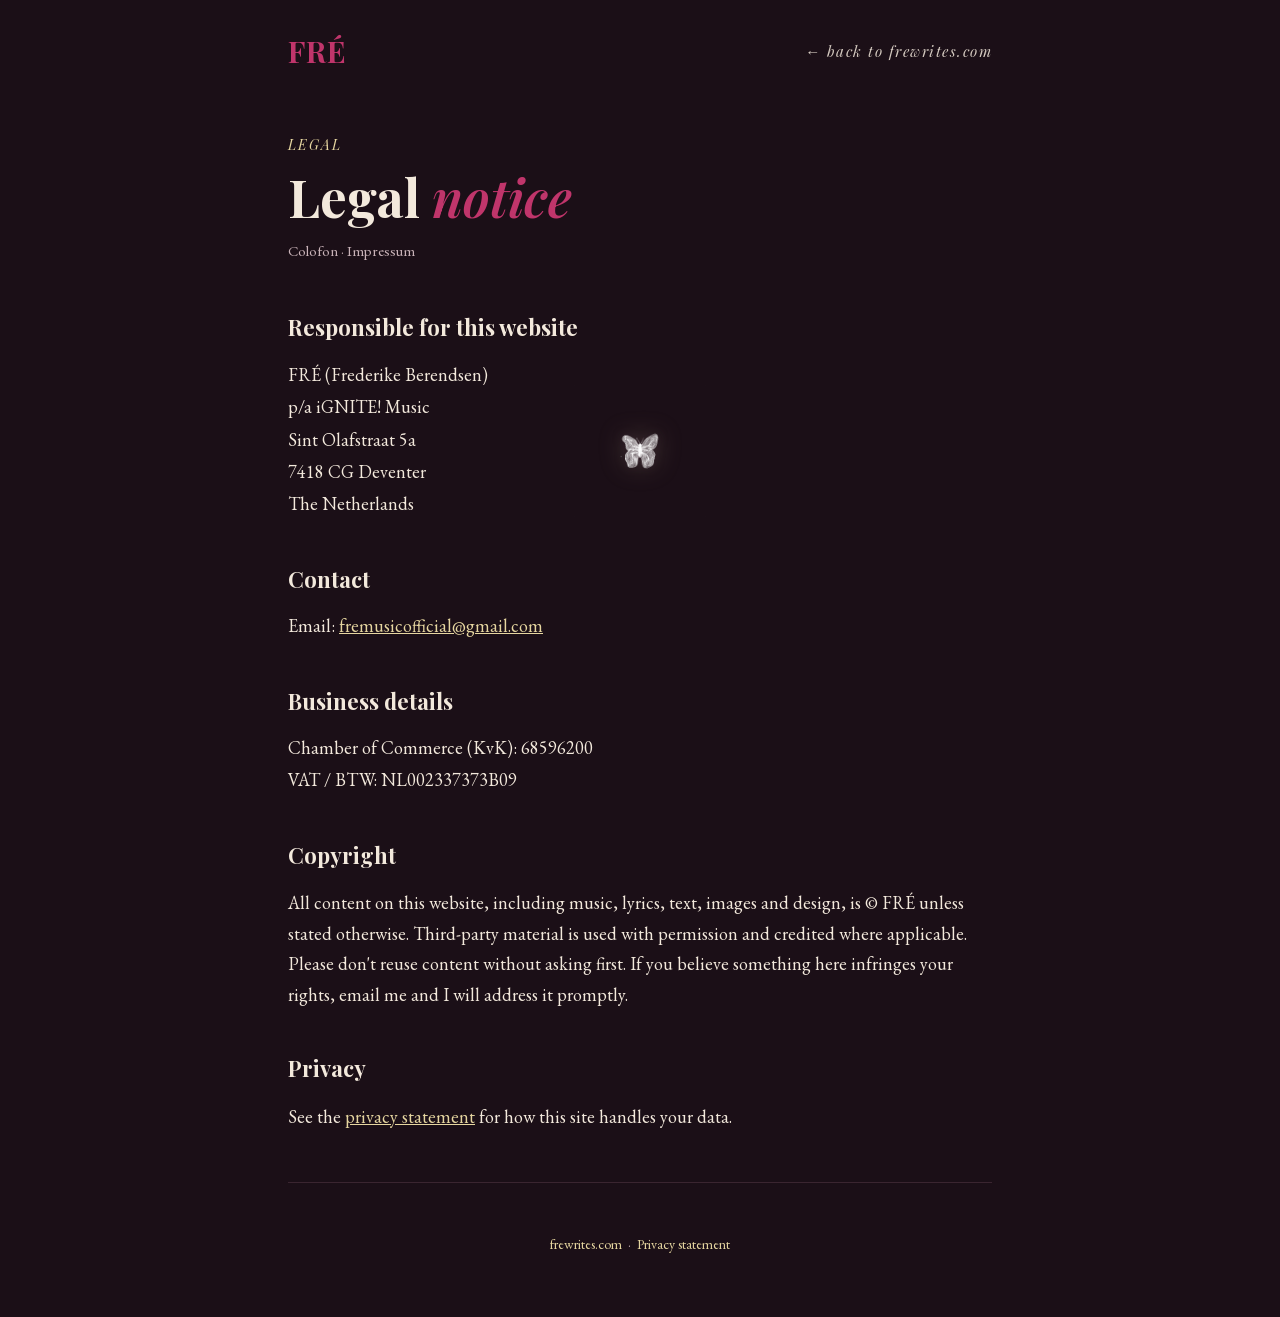
==== colofon.html @ cac38e06 "Launch-prep: self-host Lenis, add privacy statement + legal notice pages - Lenis served locally (no " ====
<!doctype html>
<html lang="en">
<head>
  <meta charset="utf-8" />
  <meta name="viewport" content="width=device-width, initial-scale=1.0" />
  <meta name="robots" content="noindex, nofollow" />
  <link rel="canonical" href="https://frewrites.com/colofon.html" />
  <title>FRÉ — Legal notice</title>
  <meta name="description" content="Legal notice / colofon for the FRÉ website." />
  <link rel="icon" type="image/png" href="images/favicon.png" />
  <link rel="apple-touch-icon" href="images/apple-touch-icon.png" />
  <link rel="stylesheet" href="fonts.css">
  <style>
    :root{
      --plum:#1b0f17; --plum-soft:#271620; --cream:#f3e9dc; --muted:#c9b3b8;
      --magenta:#c0356b; --gold:#e6d6a0; --line:#3a2530; --max:760px;
      --serif:"Playfair Display",Georgia,serif; --serif-body:"EB Garamond",Georgia,serif;
    }
    *{box-sizing:border-box;margin:0;padding:0}
    body{background:var(--plum);color:var(--cream);font-family:var(--serif-body);font-size:18px;line-height:1.7;-webkit-font-smoothing:antialiased}
    .wrap{max-width:var(--max);margin:0 auto;padding:0 28px}
    a{color:var(--gold)}
    nav{display:flex;align-items:center;justify-content:space-between;padding:26px 0;font-family:var(--serif);font-style:italic;letter-spacing:.1em;font-size:15px}
    nav .brand{font-style:normal;font-weight:700;font-size:30px;color:var(--magenta);letter-spacing:.04em;text-decoration:none}
    nav a.back{color:var(--cream);text-decoration:none;opacity:.85}
    nav a.back:hover{opacity:1;color:var(--gold)}
    header.intro{padding:30px 0 6px}
    .eyebrow{font-family:var(--serif);font-style:italic;letter-spacing:.14em;color:var(--gold);font-size:14px;text-transform:uppercase}
    h1{font-family:var(--serif);font-weight:700;font-size:clamp(34px,6vw,52px);line-height:1.06;margin:12px 0 0}
    h2{font-family:var(--serif);font-weight:700;font-size:22px;margin:40px 0 0;color:var(--cream)}
    em{color:var(--magenta);font-style:italic}
    p{margin:14px 0 0}
    .block{margin:12px 0 0;line-height:1.8}
    .muted{color:var(--muted);font-size:15px}
    footer{padding:50px 0 60px;margin-top:50px;border-top:1px solid var(--line);text-align:center;color:var(--muted);font-size:14px}
    footer a{color:var(--gold);text-decoration:none}
  </style>
  <link rel="stylesheet" href="butterfly.css" />
</head>
<body>
  <div class="wrap">

    <nav>
      <a class="brand" href="index.html">FRÉ</a>
      <a class="back" href="index.html">← back to frewrites.com</a>
    </nav>

    <header class="intro">
      <div class="eyebrow">Legal</div>
      <h1>Legal <em>notice</em></h1>
      <p class="muted">Colofon · Impressum</p>
    </header>

    <h2>Responsible for this website</h2>
    <!-- ADRES ONDER VOORBEHOUD: pas publiceren nadat Christian/IGNITE akkoord is op het p/a-adres. -->
    <div class="block">
      FRÉ (Frederike Berendsen)<br />
      p/a iGNITE! Music<br />
      Sint Olafstraat 5a<br />
      7418 CG Deventer<br />
      The Netherlands
    </div>

    <h2>Contact</h2>
    <div class="block">
      Email: <a href="mailto:fremusicofficial@gmail.com">fremusicofficial@gmail.com</a>
    </div>

    <h2>Business details</h2>
    <div class="block">
      Chamber of Commerce (KvK): 68596200<br />
      VAT / BTW: NL002337373B09
    </div>

    <h2>Copyright</h2>
    <p>All content on this website, including music, lyrics, text, images and design, is © FRÉ unless stated otherwise. Third-party material is used with permission and credited where applicable. Please don't reuse content without asking first. If you believe something here infringes your rights, email me and I will address it promptly.</p>

    <h2>Privacy</h2>
    <p>See the <a href="privacy.html">privacy statement</a> for how this site handles your data.</p>

    <footer>
      <a href="index.html">frewrites.com</a> &nbsp;·&nbsp; <a href="privacy.html">Privacy statement</a>
    </footer>

  </div>
  <script src="butterfly.js"></script>
</body>
</html>
---- fonts.css ----
/* cyrillic-ext */
@font-face {
  font-family: 'EB Garamond';
  font-style: italic;
  font-weight: 400;
  font-display: swap;
  src: url(fonts/SlGFmQSNjdsmc35JDF1K5GRwUjcdlttVFm-rI7e8QL9wU6i1hGFJRvzr2Q.woff2) format('woff2');
  unicode-range: U+0460-052F, U+1C80-1C8A, U+20B4, U+2DE0-2DFF, U+A640-A69F, U+FE2E-FE2F;
}
/* cyrillic */
@font-face {
  font-family: 'EB Garamond';
  font-style: italic;
  font-weight: 400;
  font-display: swap;
  src: url(fonts/SlGFmQSNjdsmc35JDF1K5GRwUjcdlttVFm-rI7e8QL95U6i1hGFJRvzr2Q.woff2) format('woff2');
  unicode-range: U+0301, U+0400-045F, U+0490-0491, U+04B0-04B1, U+2116;
}
/* greek-ext */
@font-face {
  font-family: 'EB Garamond';
  font-style: italic;
  font-weight: 400;
  font-display: swap;
  src: url(fonts/SlGFmQSNjdsmc35JDF1K5GRwUjcdlttVFm-rI7e8QL9xU6i1hGFJRvzr2Q.woff2) format('woff2');
  unicode-range: U+1F00-1FFF;
}
/* greek */
@font-face {
  font-family: 'EB Garamond';
  font-style: italic;
  font-weight: 400;
  font-display: swap;
  src: url(fonts/SlGFmQSNjdsmc35JDF1K5GRwUjcdlttVFm-rI7e8QL9-U6i1hGFJRvzr2Q.woff2) format('woff2');
  unicode-range: U+0370-0377, U+037A-037F, U+0384-038A, U+038C, U+038E-03A1, U+03A3-03FF;
}
/* vietnamese */
@font-face {
  font-family: 'EB Garamond';
  font-style: italic;
  font-weight: 400;
  font-display: swap;
  src: url(fonts/SlGFmQSNjdsmc35JDF1K5GRwUjcdlttVFm-rI7e8QL9yU6i1hGFJRvzr2Q.woff2) format('woff2');
  unicode-range: U+0102-0103, U+0110-0111, U+0128-0129, U+0168-0169, U+01A0-01A1, U+01AF-01B0, U+0300-0301, U+0303-0304, U+0308-0309, U+0323, U+0329, U+1EA0-1EF9, U+20AB;
}
/* latin-ext */
@font-face {
  font-family: 'EB Garamond';
  font-style: italic;
  font-weight: 400;
  font-display: swap;
  src: url(fonts/SlGFmQSNjdsmc35JDF1K5GRwUjcdlttVFm-rI7e8QL9zU6i1hGFJRvzr2Q.woff2) format('woff2');
  unicode-range: U+0100-02BA, U+02BD-02C5, U+02C7-02CC, U+02CE-02D7, U+02DD-02FF, U+0304, U+0308, U+0329, U+1D00-1DBF, U+1E00-1E9F, U+1EF2-1EFF, U+2020, U+20A0-20AB, U+20AD-20C0, U+2113, U+2C60-2C7F, U+A720-A7FF;
}
/* latin */
@font-face {
  font-family: 'EB Garamond';
  font-style: italic;
  font-weight: 400;
  font-display: swap;
  src: url(fonts/SlGFmQSNjdsmc35JDF1K5GRwUjcdlttVFm-rI7e8QL99U6i1hGFJRvw.woff2) format('woff2');
  unicode-range: U+0000-00FF, U+0131, U+0152-0153, U+02BB-02BC, U+02C6, U+02DA, U+02DC, U+0304, U+0308, U+0329, U+2000-206F, U+20AC, U+2122, U+2191, U+2193, U+2212, U+2215, U+FEFF, U+FFFD;
}
/* cyrillic-ext */
@font-face {
  font-family: 'EB Garamond';
  font-style: normal;
  font-weight: 400;
  font-display: swap;
  src: url(fonts/SlGDmQSNjdsmc35JDF1K5E55YMjF_7DPuGi-6_RkCY9_WamXgHlIbvw.woff2) format('woff2');
  unicode-range: U+0460-052F, U+1C80-1C8A, U+20B4, U+2DE0-2DFF, U+A640-A69F, U+FE2E-FE2F;
}
/* cyrillic */
@font-face {
  font-family: 'EB Garamond';
  font-style: normal;
  font-weight: 400;
  font-display: swap;
  src: url(fonts/SlGDmQSNjdsmc35JDF1K5E55YMjF_7DPuGi-6_RkAI9_WamXgHlIbvw.woff2) format('woff2');
  unicode-range: U+0301, U+0400-045F, U+0490-0491, U+04B0-04B1, U+2116;
}
/* greek-ext */
@font-face {
  font-family: 'EB Garamond';
  font-style: normal;
  font-weight: 400;
  font-display: swap;
  src: url(fonts/SlGDmQSNjdsmc35JDF1K5E55YMjF_7DPuGi-6_RkCI9_WamXgHlIbvw.woff2) format('woff2');
  unicode-range: U+1F00-1FFF;
}
/* greek */
@font-face {
  font-family: 'EB Garamond';
  font-style: normal;
  font-weight: 400;
  font-display: swap;
  src: url(fonts/SlGDmQSNjdsmc35JDF1K5E55YMjF_7DPuGi-6_RkB49_WamXgHlIbvw.woff2) format('woff2');
  unicode-range: U+0370-0377, U+037A-037F, U+0384-038A, U+038C, U+038E-03A1, U+03A3-03FF;
}
/* vietnamese */
@font-face {
  font-family: 'EB Garamond';
  font-style: normal;
  font-weight: 400;
  font-display: swap;
  src: url(fonts/SlGDmQSNjdsmc35JDF1K5E55YMjF_7DPuGi-6_RkC49_WamXgHlIbvw.woff2) format('woff2');
  unicode-range: U+0102-0103, U+0110-0111, U+0128-0129, U+0168-0169, U+01A0-01A1, U+01AF-01B0, U+0300-0301, U+0303-0304, U+0308-0309, U+0323, U+0329, U+1EA0-1EF9, U+20AB;
}
/* latin-ext */
@font-face {
  font-family: 'EB Garamond';
  font-style: normal;
  font-weight: 400;
  font-display: swap;
  src: url(fonts/SlGDmQSNjdsmc35JDF1K5E55YMjF_7DPuGi-6_RkCo9_WamXgHlIbvw.woff2) format('woff2');
  unicode-range: U+0100-02BA, U+02BD-02C5, U+02C7-02CC, U+02CE-02D7, U+02DD-02FF, U+0304, U+0308, U+0329, U+1D00-1DBF, U+1E00-1E9F, U+1EF2-1EFF, U+2020, U+20A0-20AB, U+20AD-20C0, U+2113, U+2C60-2C7F, U+A720-A7FF;
}
/* latin */
@font-face {
  font-family: 'EB Garamond';
  font-style: normal;
  font-weight: 400;
  font-display: swap;
  src: url(fonts/SlGDmQSNjdsmc35JDF1K5E55YMjF_7DPuGi-6_RkBI9_WamXgHlI.woff2) format('woff2');
  unicode-range: U+0000-00FF, U+0131, U+0152-0153, U+02BB-02BC, U+02C6, U+02DA, U+02DC, U+0304, U+0308, U+0329, U+2000-206F, U+20AC, U+2122, U+2191, U+2193, U+2212, U+2215, U+FEFF, U+FFFD;
}
/* cyrillic */
@font-face {
  font-family: 'Playfair Display';
  font-style: italic;
  font-weight: 400;
  font-display: swap;
  src: url(fonts/nuFkD-vYSZviVYUb_rj3ij__anPXDTnohkk7yRZrPJ-M.woff2) format('woff2');
  unicode-range: U+0301, U+0400-045F, U+0490-0491, U+04B0-04B1, U+2116;
}
/* vietnamese */
@font-face {
  font-family: 'Playfair Display';
  font-style: italic;
  font-weight: 400;
  font-display: swap;
  src: url(fonts/nuFkD-vYSZviVYUb_rj3ij__anPXDTnojUk7yRZrPJ-M.woff2) format('woff2');
  unicode-range: U+0102-0103, U+0110-0111, U+0128-0129, U+0168-0169, U+01A0-01A1, U+01AF-01B0, U+0300-0301, U+0303-0304, U+0308-0309, U+0323, U+0329, U+1EA0-1EF9, U+20AB;
}
/* latin-ext */
@font-face {
  font-family: 'Playfair Display';
  font-style: italic;
  font-weight: 400;
  font-display: swap;
  src: url(fonts/nuFkD-vYSZviVYUb_rj3ij__anPXDTnojEk7yRZrPJ-M.woff2) format('woff2');
  unicode-range: U+0100-02BA, U+02BD-02C5, U+02C7-02CC, U+02CE-02D7, U+02DD-02FF, U+0304, U+0308, U+0329, U+1D00-1DBF, U+1E00-1E9F, U+1EF2-1EFF, U+2020, U+20A0-20AB, U+20AD-20C0, U+2113, U+2C60-2C7F, U+A720-A7FF;
}
/* latin */
@font-face {
  font-family: 'Playfair Display';
  font-style: italic;
  font-weight: 400;
  font-display: swap;
  src: url(fonts/nuFkD-vYSZviVYUb_rj3ij__anPXDTnogkk7yRZrPA.woff2) format('woff2');
  unicode-range: U+0000-00FF, U+0131, U+0152-0153, U+02BB-02BC, U+02C6, U+02DA, U+02DC, U+0304, U+0308, U+0329, U+2000-206F, U+20AC, U+2122, U+2191, U+2193, U+2212, U+2215, U+FEFF, U+FFFD;
}
/* cyrillic */
@font-face {
  font-family: 'Playfair Display';
  font-style: italic;
  font-weight: 600;
  font-display: swap;
  src: url(fonts/nuFkD-vYSZviVYUb_rj3ij__anPXDTnohkk7yRZrPJ-M.woff2) format('woff2');
  unicode-range: U+0301, U+0400-045F, U+0490-0491, U+04B0-04B1, U+2116;
}
/* vietnamese */
@font-face {
  font-family: 'Playfair Display';
  font-style: italic;
  font-weight: 600;
  font-display: swap;
  src: url(fonts/nuFkD-vYSZviVYUb_rj3ij__anPXDTnojUk7yRZrPJ-M.woff2) format('woff2');
  unicode-range: U+0102-0103, U+0110-0111, U+0128-0129, U+0168-0169, U+01A0-01A1, U+01AF-01B0, U+0300-0301, U+0303-0304, U+0308-0309, U+0323, U+0329, U+1EA0-1EF9, U+20AB;
}
/* latin-ext */
@font-face {
  font-family: 'Playfair Display';
  font-style: italic;
  font-weight: 600;
  font-display: swap;
  src: url(fonts/nuFkD-vYSZviVYUb_rj3ij__anPXDTnojEk7yRZrPJ-M.woff2) format('woff2');
  unicode-range: U+0100-02BA, U+02BD-02C5, U+02C7-02CC, U+02CE-02D7, U+02DD-02FF, U+0304, U+0308, U+0329, U+1D00-1DBF, U+1E00-1E9F, U+1EF2-1EFF, U+2020, U+20A0-20AB, U+20AD-20C0, U+2113, U+2C60-2C7F, U+A720-A7FF;
}
/* latin */
@font-face {
  font-family: 'Playfair Display';
  font-style: italic;
  font-weight: 600;
  font-display: swap;
  src: url(fonts/nuFkD-vYSZviVYUb_rj3ij__anPXDTnogkk7yRZrPA.woff2) format('woff2');
  unicode-range: U+0000-00FF, U+0131, U+0152-0153, U+02BB-02BC, U+02C6, U+02DA, U+02DC, U+0304, U+0308, U+0329, U+2000-206F, U+20AC, U+2122, U+2191, U+2193, U+2212, U+2215, U+FEFF, U+FFFD;
}
/* cyrillic */
@font-face {
  font-family: 'Playfair Display';
  font-style: normal;
  font-weight: 400;
  font-display: swap;
  src: url(fonts/nuFiD-vYSZviVYUb_rj3ij__anPXDTjYgEM86xRbPQ.woff2) format('woff2');
  unicode-range: U+0301, U+0400-045F, U+0490-0491, U+04B0-04B1, U+2116;
}
/* vietnamese */
@font-face {
  font-family: 'Playfair Display';
  font-style: normal;
  font-weight: 400;
  font-display: swap;
  src: url(fonts/nuFiD-vYSZviVYUb_rj3ij__anPXDTPYgEM86xRbPQ.woff2) format('woff2');
  unicode-range: U+0102-0103, U+0110-0111, U+0128-0129, U+0168-0169, U+01A0-01A1, U+01AF-01B0, U+0300-0301, U+0303-0304, U+0308-0309, U+0323, U+0329, U+1EA0-1EF9, U+20AB;
}
/* latin-ext */
@font-face {
  font-family: 'Playfair Display';
  font-style: normal;
  font-weight: 400;
  font-display: swap;
  src: url(fonts/nuFiD-vYSZviVYUb_rj3ij__anPXDTLYgEM86xRbPQ.woff2) format('woff2');
  unicode-range: U+0100-02BA, U+02BD-02C5, U+02C7-02CC, U+02CE-02D7, U+02DD-02FF, U+0304, U+0308, U+0329, U+1D00-1DBF, U+1E00-1E9F, U+1EF2-1EFF, U+2020, U+20A0-20AB, U+20AD-20C0, U+2113, U+2C60-2C7F, U+A720-A7FF;
}
/* latin */
@font-face {
  font-family: 'Playfair Display';
  font-style: normal;
  font-weight: 400;
  font-display: swap;
  src: url(fonts/nuFiD-vYSZviVYUb_rj3ij__anPXDTzYgEM86xQ.woff2) format('woff2');
  unicode-range: U+0000-00FF, U+0131, U+0152-0153, U+02BB-02BC, U+02C6, U+02DA, U+02DC, U+0304, U+0308, U+0329, U+2000-206F, U+20AC, U+2122, U+2191, U+2193, U+2212, U+2215, U+FEFF, U+FFFD;
}
/* cyrillic */
@font-face {
  font-family: 'Playfair Display';
  font-style: normal;
  font-weight: 600;
  font-display: swap;
  src: url(fonts/nuFiD-vYSZviVYUb_rj3ij__anPXDTjYgEM86xRbPQ.woff2) format('woff2');
  unicode-range: U+0301, U+0400-045F, U+0490-0491, U+04B0-04B1, U+2116;
}
/* vietnamese */
@font-face {
  font-family: 'Playfair Display';
  font-style: normal;
  font-weight: 600;
  font-display: swap;
  src: url(fonts/nuFiD-vYSZviVYUb_rj3ij__anPXDTPYgEM86xRbPQ.woff2) format('woff2');
  unicode-range: U+0102-0103, U+0110-0111, U+0128-0129, U+0168-0169, U+01A0-01A1, U+01AF-01B0, U+0300-0301, U+0303-0304, U+0308-0309, U+0323, U+0329, U+1EA0-1EF9, U+20AB;
}
/* latin-ext */
@font-face {
  font-family: 'Playfair Display';
  font-style: normal;
  font-weight: 600;
  font-display: swap;
  src: url(fonts/nuFiD-vYSZviVYUb_rj3ij__anPXDTLYgEM86xRbPQ.woff2) format('woff2');
  unicode-range: U+0100-02BA, U+02BD-02C5, U+02C7-02CC, U+02CE-02D7, U+02DD-02FF, U+0304, U+0308, U+0329, U+1D00-1DBF, U+1E00-1E9F, U+1EF2-1EFF, U+2020, U+20A0-20AB, U+20AD-20C0, U+2113, U+2C60-2C7F, U+A720-A7FF;
}
/* latin */
@font-face {
  font-family: 'Playfair Display';
  font-style: normal;
  font-weight: 600;
  font-display: swap;
  src: url(fonts/nuFiD-vYSZviVYUb_rj3ij__anPXDTzYgEM86xQ.woff2) format('woff2');
  unicode-range: U+0000-00FF, U+0131, U+0152-0153, U+02BB-02BC, U+02C6, U+02DA, U+02DC, U+0304, U+0308, U+0329, U+2000-206F, U+20AC, U+2122, U+2191, U+2193, U+2212, U+2215, U+FEFF, U+FFFD;
}
/* cyrillic */
@font-face {
  font-family: 'Playfair Display';
  font-style: normal;
  font-weight: 700;
  font-display: swap;
  src: url(fonts/nuFiD-vYSZviVYUb_rj3ij__anPXDTjYgEM86xRbPQ.woff2) format('woff2');
  unicode-range: U+0301, U+0400-045F, U+0490-0491, U+04B0-04B1, U+2116;
}
/* vietnamese */
@font-face {
  font-family: 'Playfair Display';
  font-style: normal;
  font-weight: 700;
  font-display: swap;
  src: url(fonts/nuFiD-vYSZviVYUb_rj3ij__anPXDTPYgEM86xRbPQ.woff2) format('woff2');
  unicode-range: U+0102-0103, U+0110-0111, U+0128-0129, U+0168-0169, U+01A0-01A1, U+01AF-01B0, U+0300-0301, U+0303-0304, U+0308-0309, U+0323, U+0329, U+1EA0-1EF9, U+20AB;
}
/* latin-ext */
@font-face {
  font-family: 'Playfair Display';
  font-style: normal;
  font-weight: 700;
  font-display: swap;
  src: url(fonts/nuFiD-vYSZviVYUb_rj3ij__anPXDTLYgEM86xRbPQ.woff2) format('woff2');
  unicode-range: U+0100-02BA, U+02BD-02C5, U+02C7-02CC, U+02CE-02D7, U+02DD-02FF, U+0304, U+0308, U+0329, U+1D00-1DBF, U+1E00-1E9F, U+1EF2-1EFF, U+2020, U+20A0-20AB, U+20AD-20C0, U+2113, U+2C60-2C7F, U+A720-A7FF;
}
/* latin */
@font-face {
  font-family: 'Playfair Display';
  font-style: normal;
  font-weight: 700;
  font-display: swap;
  src: url(fonts/nuFiD-vYSZviVYUb_rj3ij__anPXDTzYgEM86xQ.woff2) format('woff2');
  unicode-range: U+0000-00FF, U+0131, U+0152-0153, U+02BB-02BC, U+02C6, U+02DA, U+02DC, U+0304, U+0308, U+0329, U+2000-206F, U+20AC, U+2122, U+2191, U+2193, U+2212, U+2215, U+FEFF, U+FFFD;
}
---- butterfly.css ----
/* 🦋 Butterfly cursor + stardust — shared by every page. Paired with butterfly.js. */

.sparkle {
  position: fixed; pointer-events: none; z-index: 9999; line-height: 1;
  transform: translate(-50%,-50%); will-change: transform, opacity;
  background-image: linear-gradient(135deg, #ffffff, #cfe0f7, #6f9be0, #f2f6fc, #a9bbdd);
  -webkit-background-clip: text; background-clip: text;
  -webkit-text-fill-color: transparent; color: transparent;
  filter: drop-shadow(0 0 3px rgba(226,233,248,.85)) drop-shadow(0 0 1px rgba(255,255,255,.95));
}
@keyframes sparkle-fade {
  0%   { opacity: 0; transform: translate(-50%,-50%) scale(0) rotate(0deg); }
  25%  { opacity: 1; transform: translate(-50%,-50%) scale(1.15) rotate(40deg); }
  100% { opacity: 0; transform: translate(calc(-50% + var(--dx)), calc(-50% + var(--dy))) scale(.2) rotate(140deg); }
}

@media (hover: hover) and (pointer: fine) {
  body { cursor: none; }
  a, button { cursor: none; }
  input, textarea { cursor: text; }
}
.butterfly-cursor {
  position: fixed; top: 0; left: 0; width: 132px; height: 132px;
  pointer-events: none; z-index: 10000; will-change: transform;
  transform: translate(-50%, -50%);
}
.butterfly-cursor img {
  width: 100%; height: 100%; display: block;
  filter: drop-shadow(0 0 5px rgba(50,25,45,.55)) drop-shadow(0 0 12px rgba(230,214,160,.25));
  animation: flap 1750ms ease-in-out infinite;
  transform-origin: 50% 50%;
}
@keyframes flap {
  0%, 100% { transform: scaleX(1) scaleY(1); }
  50%      { transform: scaleX(0.40) scaleY(1.07); }
}
@media (hover: none) {
  .butterfly-cursor { display: none; }
  .sparkle { display: none; }
}
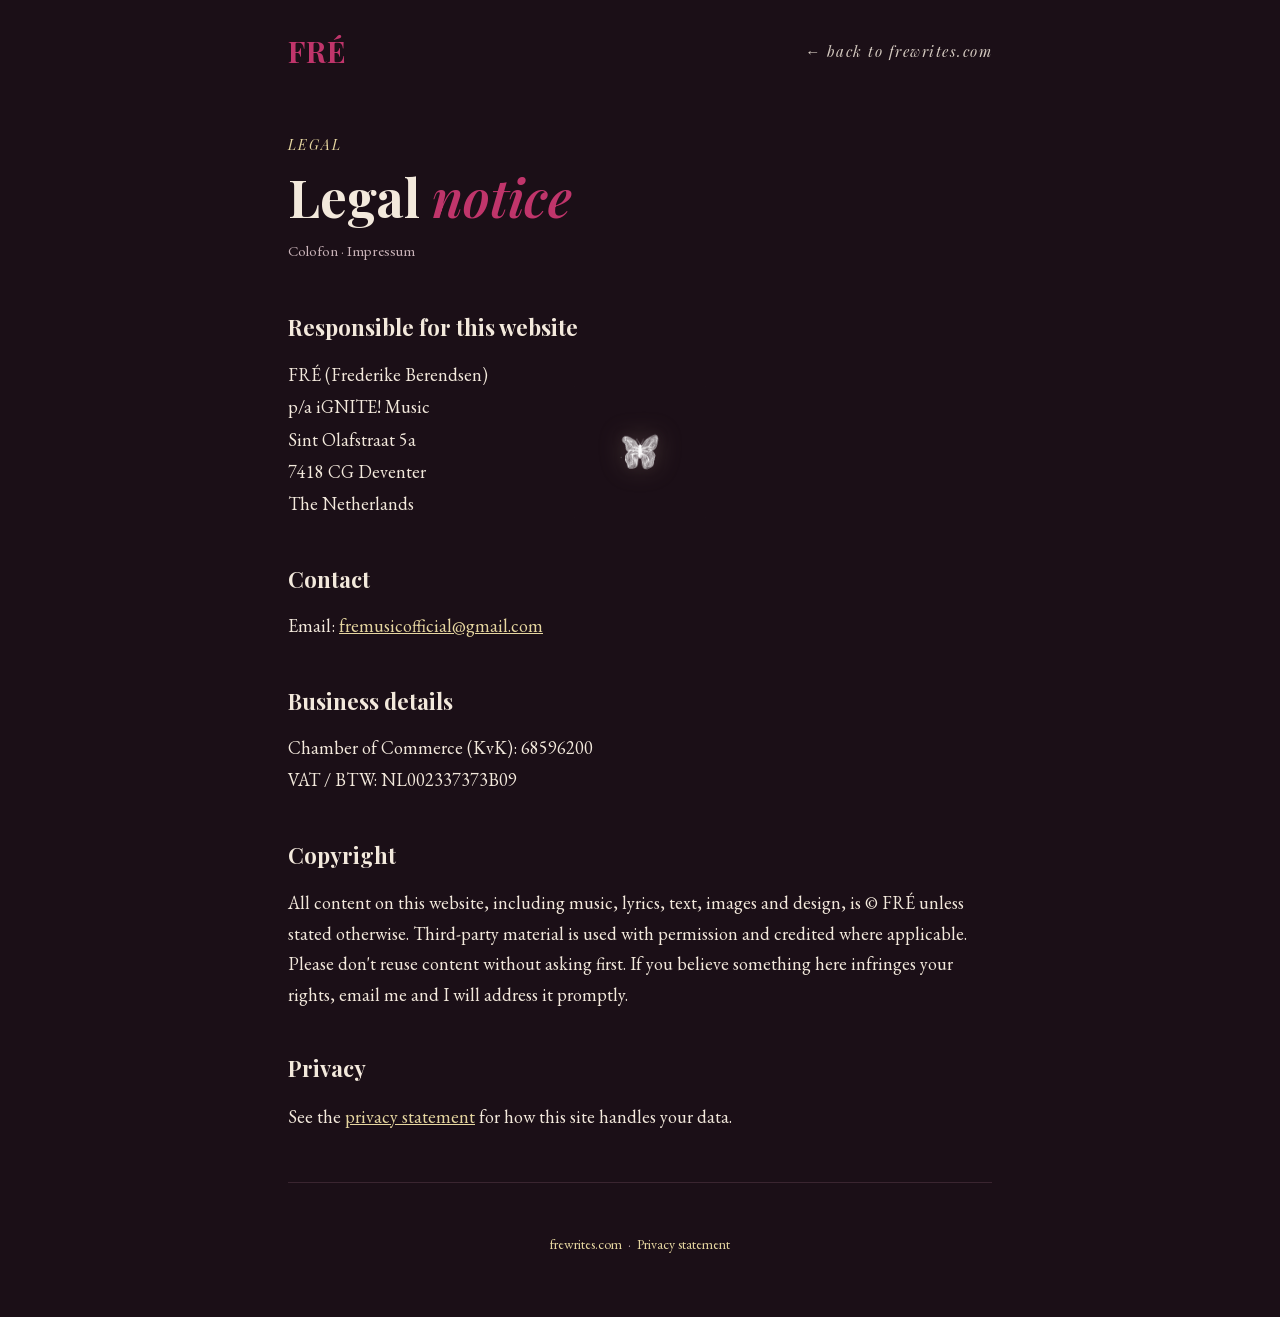
==== commit c9973a55: "Colofon: IGNITE p/a address confirmed (Nikolai OK, 3 Aug) Co-Authored-By: Claude Opus 4.8 <noreply@a" ====
--- a/colofon.html
+++ b/colofon.html
@@ -52,7 +52,7 @@
     </header>
 
     <h2>Responsible for this website</h2>
-    <!-- ADRES ONDER VOORBEHOUD: pas publiceren nadat Christian/IGNITE akkoord is op het p/a-adres. -->
+    <!-- p/a-adres iGNITE akkoord bevestigd door Nikolai (3 aug 2026). -->
     <div class="block">
       FRÉ (Frederike Berendsen)<br />
       p/a iGNITE! Music<br />
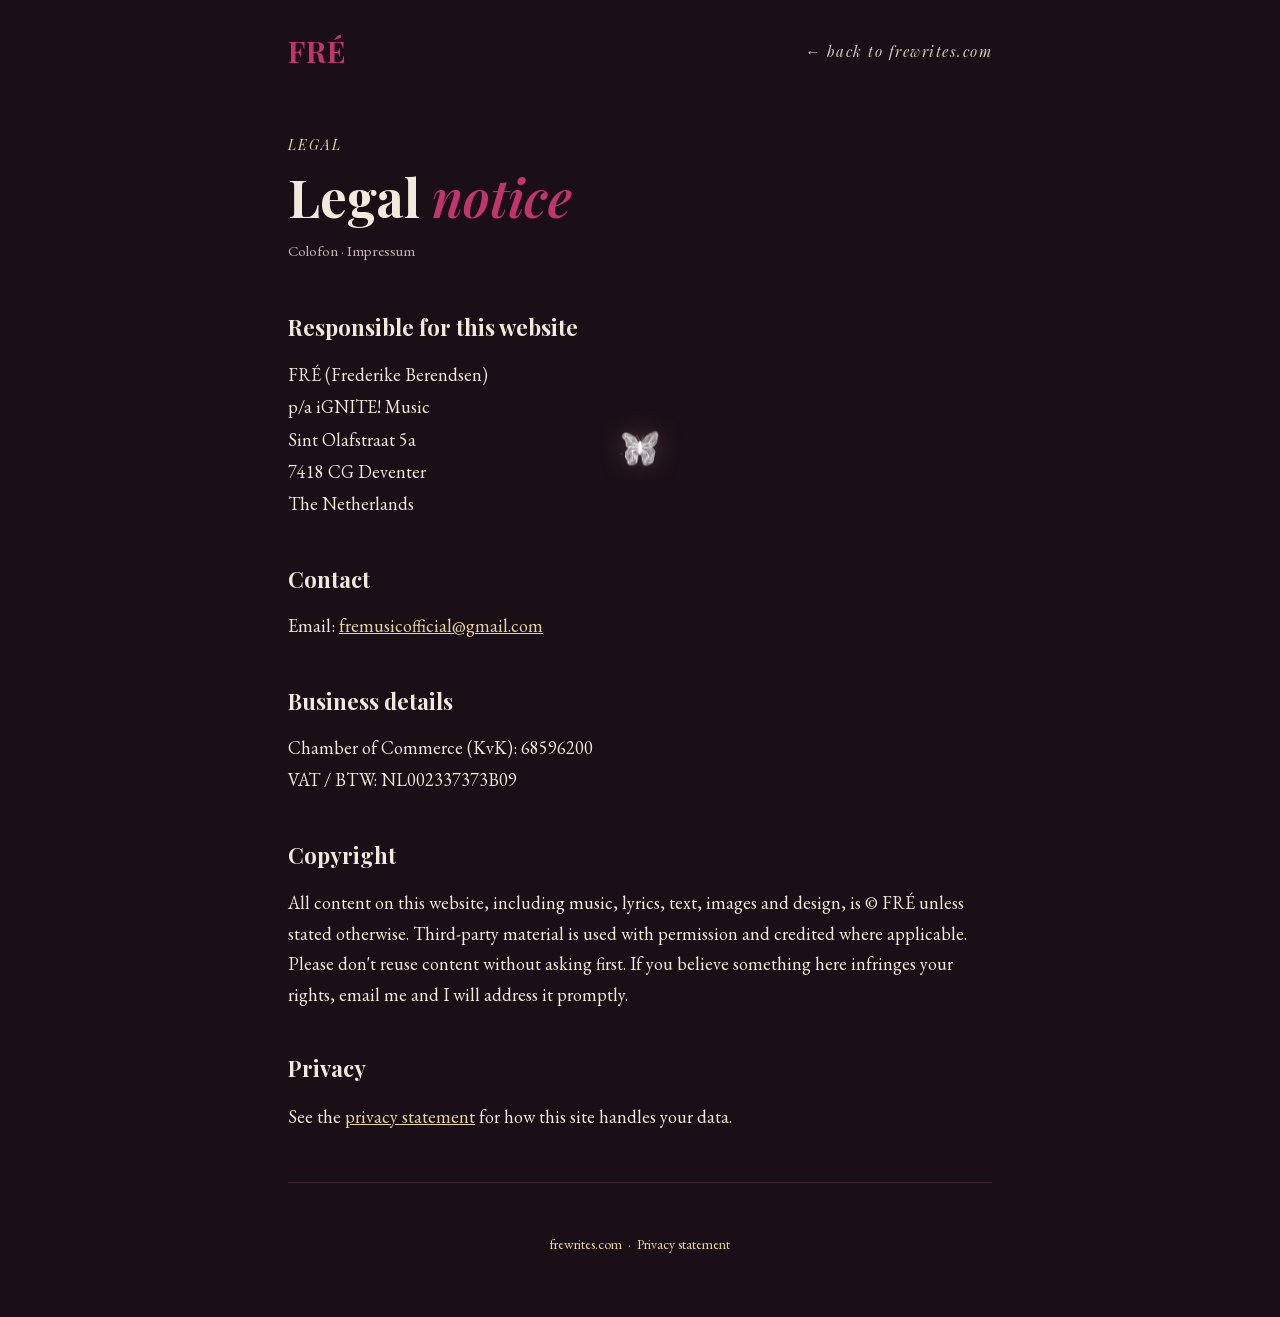
==== commit 9dec6251: "Remove em dashes from site copy and titles (quotes and show dates keep theirs) Co-Authored-By: Claud" ====
--- a/colofon.html
+++ b/colofon.html
@@ -5,7 +5,7 @@
   <meta name="viewport" content="width=device-width, initial-scale=1.0" />
   <meta name="robots" content="noindex, nofollow" />
   <link rel="canonical" href="https://frewrites.com/colofon.html" />
-  <title>FRÉ — Legal notice</title>
+  <title>FRÉ · Legal notice</title>
   <meta name="description" content="Legal notice / colofon for the FRÉ website." />
   <link rel="icon" type="image/png" href="images/favicon.png" />
   <link rel="apple-touch-icon" href="images/apple-touch-icon.png" />
--- a/butterfly.css
+++ b/butterfly.css
@@ -1,4 +1,4 @@
-/* 🦋 Butterfly cursor + stardust — shared by every page. Paired with butterfly.js. */
+/* 🦋 Butterfly cursor + stardust, shared by every page. Paired with butterfly.js. */
 
 .sparkle {
   position: fixed; pointer-events: none; z-index: 9999; line-height: 1;
